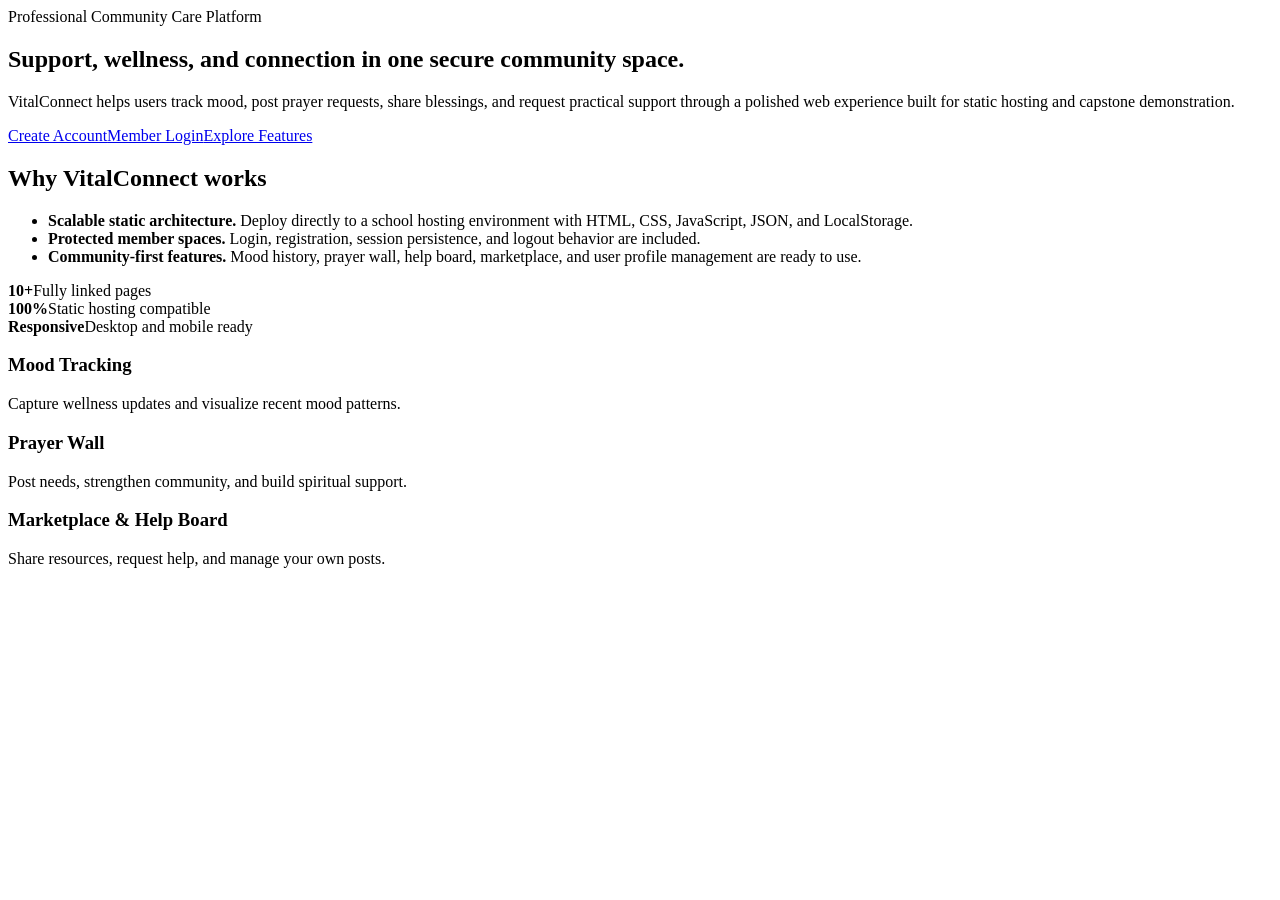
==== index.html @ e6a63879 "Add files via upload Signed-off-by: Tovi91-hub <152225775+Tovi91-hub@users.noreply.github.com>" ====
<!DOCTYPE html>
<html lang="en">
<head>
  <meta charset="UTF-8">
  <meta name="viewport" content="width=device-width, initial-scale=1.0">
  <title>Home | VitalConnect</title>
  <meta name="description" content="VitalConnect community wellness platform for Purdue Global IT499 capstone deployment.">
  <link rel="icon" href="assets/logo.svg" type="image/svg+xml">
  <link rel="stylesheet" href="css/style.css">
  
</head>
<body>
  <div id="app-header"></div>
  <main id="main-content"><section class="hero"><div class="container hero-grid"><div><span class="eyebrow">Professional Community Care Platform</span><h1>Support, wellness, and connection in one secure community space.</h1><p class="lead">VitalConnect helps users track mood, post prayer requests, share blessings, and request practical support through a polished web experience built for static hosting and capstone demonstration.</p><div class="badge-row"><a class="btn" href="register.html">Create Account</a><a class="btn-ghost" href="login.html">Member Login</a><a class="btn-secondary" href="about.html">Explore Features</a></div></div><div class="hero-card"><h2>Why VitalConnect works</h2><ul class="feature-list"><li><strong>Scalable static architecture.</strong> Deploy directly to a school hosting environment with HTML, CSS, JavaScript, JSON, and LocalStorage.</li><li><strong>Protected member spaces.</strong> Login, registration, session persistence, and logout behavior are included.</li><li><strong>Community-first features.</strong> Mood history, prayer wall, help board, marketplace, and user profile management are ready to use.</li></ul></div></div></section><section class="section"><div class="container grid grid-3"><div class="kpi"><strong>10+</strong><span>Fully linked pages</span></div><div class="kpi"><strong>100%</strong><span>Static hosting compatible</span></div><div class="kpi"><strong>Responsive</strong><span>Desktop and mobile ready</span></div></div></section><section class="section"><div class="container grid grid-3"><article class="card"><h3>Mood Tracking</h3><p class="mini">Capture wellness updates and visualize recent mood patterns.</p></article><article class="card"><h3>Prayer Wall</h3><p class="mini">Post needs, strengthen community, and build spiritual support.</p></article><article class="card"><h3>Marketplace & Help Board</h3><p class="mini">Share resources, request help, and manage your own posts.</p></article></div></section></main>
  <div id="app-footer"></div>
  <script src="js/app.js" defer></script>
  
</body>
</html>
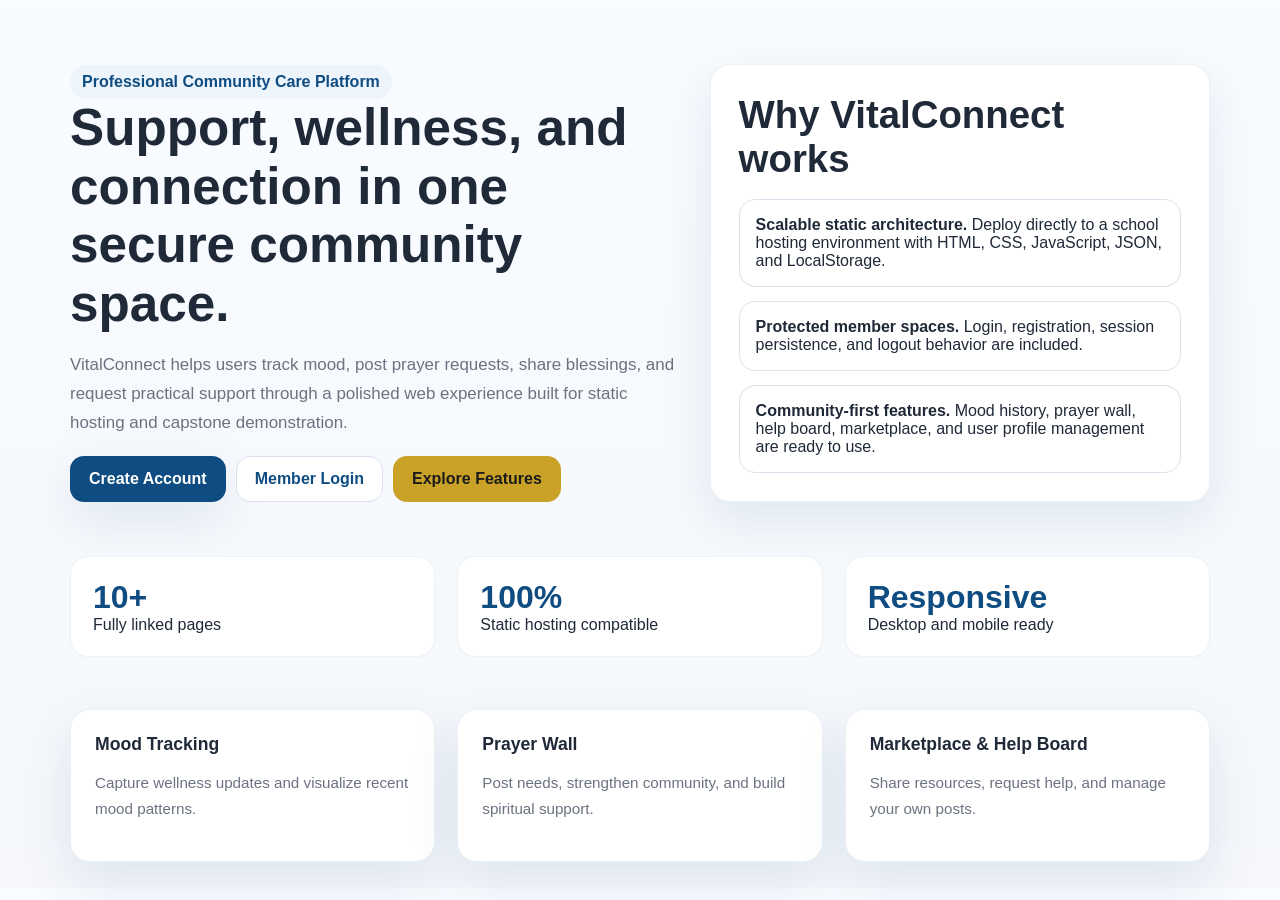
==== commit c6d4251d: "Update links for favicon and stylesheet Signed-off-by: Tovi91-hub <152225775+Tovi91-hub@users.norepl" ====
--- a/index.html
+++ b/index.html
@@ -5,8 +5,8 @@
   <meta name="viewport" content="width=device-width, initial-scale=1.0">
   <title>Home | VitalConnect</title>
   <meta name="description" content="VitalConnect community wellness platform for Purdue Global IT499 capstone deployment.">
-  <link rel="icon" href="assets/logo.svg" type="image/svg+xml">
-  <link rel="stylesheet" href="css/style.css">
+  <link rel="icon" href="logo.svg" type="svg+xml">
+  <link rel="stylesheet" href="style.css">
   
 </head>
 <body>
@@ -16,4 +16,4 @@
   <script src="js/app.js" defer></script>
   
 </body>
-</html>+</html>
--- a/style.css
+++ b/style.css
@@ -0,0 +1,44 @@
+
+:root{
+  --primary:#0f4c81;
+  --primary-dark:#0b365d;
+  --accent:#c9a227;
+  --ink:#1f2937;
+  --muted:#6b7280;
+  --bg:#f5f7fb;
+  --card:#ffffff;
+  --line:#d9e1ec;
+  --success:#0d8a5f;
+  --danger:#b42318;
+  --warning:#b07d00;
+  --shadow:0 18px 50px rgba(15,76,129,.10);
+  --radius:20px;
+}
+*{box-sizing:border-box}
+html{scroll-behavior:smooth}
+body{margin:0;font-family:Arial,Helvetica,sans-serif;color:var(--ink);background:linear-gradient(180deg,#f8fbff 0%, #f5f7fb 100%)}
+img{max-width:100%;display:block}
+a{color:var(--primary);text-decoration:none}a:hover{text-decoration:underline}
+button,input,select,textarea{font:inherit}
+.container{width:min(1140px,92%);margin:0 auto}
+.site-header{position:sticky;top:0;z-index:50;background:rgba(255,255,255,.94);backdrop-filter:blur(10px);border-bottom:1px solid rgba(15,76,129,.08)}
+.navbar{display:flex;align-items:center;justify-content:space-between;padding:14px 0;gap:18px}.brand{display:flex;align-items:center;gap:12px;font-weight:700;color:var(--ink)}.brand img{width:180px;height:auto}
+.nav-links{display:flex;gap:16px;align-items:center;flex-wrap:wrap}.nav-links a{padding:10px 14px;border-radius:12px;color:var(--ink);font-weight:600}.nav-links a.active,.nav-links a:hover{background:#edf4fb;text-decoration:none;color:var(--primary)}
+.nav-actions{display:flex;gap:10px;align-items:center}
+.btn,.btn-secondary,.btn-ghost,.btn-danger{display:inline-flex;align-items:center;justify-content:center;gap:8px;padding:12px 18px;border-radius:14px;border:1px solid transparent;font-weight:700;cursor:pointer;transition:.2s ease;min-height:46px}
+.btn{background:var(--primary);color:#fff;box-shadow:var(--shadow)}.btn:hover{background:var(--primary-dark);text-decoration:none}.btn-secondary{background:var(--accent);color:#1b1b1b}.btn-secondary:hover{background:#b38f1d;text-decoration:none}.btn-ghost{background:#fff;border-color:var(--line);color:var(--primary)}.btn-ghost:hover{text-decoration:none;background:#f8fbff}.btn-danger{background:#fff1f1;color:var(--danger);border-color:#f3c5c5}
+.hero{padding:64px 0 28px}.hero-grid{display:grid;grid-template-columns:1.1fr .9fr;gap:28px;align-items:center}.eyebrow{display:inline-block;padding:8px 12px;background:#edf4fb;color:var(--primary);font-weight:700;border-radius:999px}
+h1,h2,h3{line-height:1.15;margin:0 0 14px}h1{font-size:clamp(2rem,4vw,3.6rem)}h2{font-size:clamp(1.6rem,3vw,2.4rem)}h3{font-size:1.1rem}.lead{font-size:1.06rem;color:var(--muted);line-height:1.7;max-width:65ch}
+.hero-card,.card{background:var(--card);border:1px solid rgba(15,76,129,.08);border-radius:var(--radius);box-shadow:var(--shadow)}.hero-card{padding:28px}.card{padding:24px}
+.grid{display:grid;gap:22px}.grid-2{grid-template-columns:repeat(2,minmax(0,1fr))}.grid-3{grid-template-columns:repeat(3,minmax(0,1fr))}.section{padding:26px 0}
+.kpi{padding:22px;border-radius:18px;background:#fff;border:1px solid rgba(15,76,129,.08)}.kpi strong{display:block;font-size:2rem;color:var(--primary)}
+.feature-list{display:grid;gap:14px;padding:0;margin:18px 0 0;list-style:none}.feature-list li{padding:16px;border:1px solid var(--line);border-radius:16px;background:#fff}
+.form-card{max-width:700px;margin:24px auto;padding:28px}label{display:block;font-weight:700;margin-bottom:8px}
+input,select,textarea{width:100%;padding:13px 14px;border-radius:14px;border:1px solid #cdd8e6;background:#fff;color:var(--ink)}textarea{min-height:128px;resize:vertical}input:focus,select:focus,textarea:focus{outline:3px solid rgba(15,76,129,.12);border-color:var(--primary)}
+.form-row{display:grid;grid-template-columns:repeat(2,minmax(0,1fr));gap:16px}.form-group{margin-bottom:16px}.form-actions{display:flex;flex-wrap:wrap;gap:12px;margin-top:8px}
+.notice{padding:14px 16px;border-radius:14px;margin-bottom:16px;border:1px solid transparent}.notice.info{background:#eef6ff;border-color:#d6e8fb;color:#0b4b7a}.notice.success{background:#ecfdf3;border-color:#c7f0d8;color:#0d8a5f}.notice.warning{background:#fff8e8;border-color:#f7df9d;color:#8a6300}.notice.error{background:#fff0f0;border-color:#f7c8c8;color:#b42318}
+.collection{display:grid;gap:18px}.item-card{background:#fff;border:1px solid rgba(15,76,129,.10);border-radius:18px;padding:20px;box-shadow:var(--shadow)}.item-meta{display:flex;flex-wrap:wrap;gap:10px;color:var(--muted);font-size:.92rem;margin-bottom:12px}.tag{display:inline-block;padding:7px 11px;border-radius:999px;background:#edf4fb;color:var(--primary);font-weight:700;font-size:.85rem}.item-actions{display:flex;flex-wrap:wrap;gap:10px;margin-top:14px}
+.dashboard-shell{display:grid;grid-template-columns:280px 1fr;gap:22px;padding:28px 0}.sidebar{background:#fff;border:1px solid rgba(15,76,129,.08);border-radius:24px;padding:18px;box-shadow:var(--shadow);height:max-content}.sidebar a{display:flex;padding:12px 14px;border-radius:14px;color:var(--ink);font-weight:700;margin-bottom:8px}.sidebar a:hover,.sidebar a.active{background:#edf4fb;color:var(--primary);text-decoration:none}
+.chart{display:grid;gap:8px;margin-top:18px}.bar-wrap{display:grid;grid-template-columns:100px 1fr 40px;gap:10px;align-items:center}.bar{height:14px;background:#e6edf5;border-radius:999px;overflow:hidden}.bar span{display:block;height:100%;background:linear-gradient(90deg,var(--primary),var(--accent));border-radius:999px}
+.site-footer{padding:36px 0;margin-top:34px;border-top:1px solid rgba(15,76,129,.08);background:#fff}.footer-grid{display:grid;grid-template-columns:1.3fr .7fr .7fr;gap:24px}.mini{font-size:.95rem;color:var(--muted);line-height:1.7}.center{text-align:center}.badge-row{display:flex;flex-wrap:wrap;gap:10px;margin-top:18px}.page-header{padding:38px 0 10px}.empty-state{padding:22px;text-align:center;border:1px dashed #b5c9df;border-radius:18px;background:#f9fbff;color:var(--muted)}.skip-link{position:absolute;left:-999px}.skip-link:focus{left:8px;top:8px;background:#000;color:#fff;padding:10px;border-radius:8px;z-index:99}
+@media (max-width: 940px){.hero-grid,.dashboard-shell,.footer-grid,.grid-3,.grid-2,.form-row{grid-template-columns:1fr}.nav-links{display:none}.brand img{width:156px}}
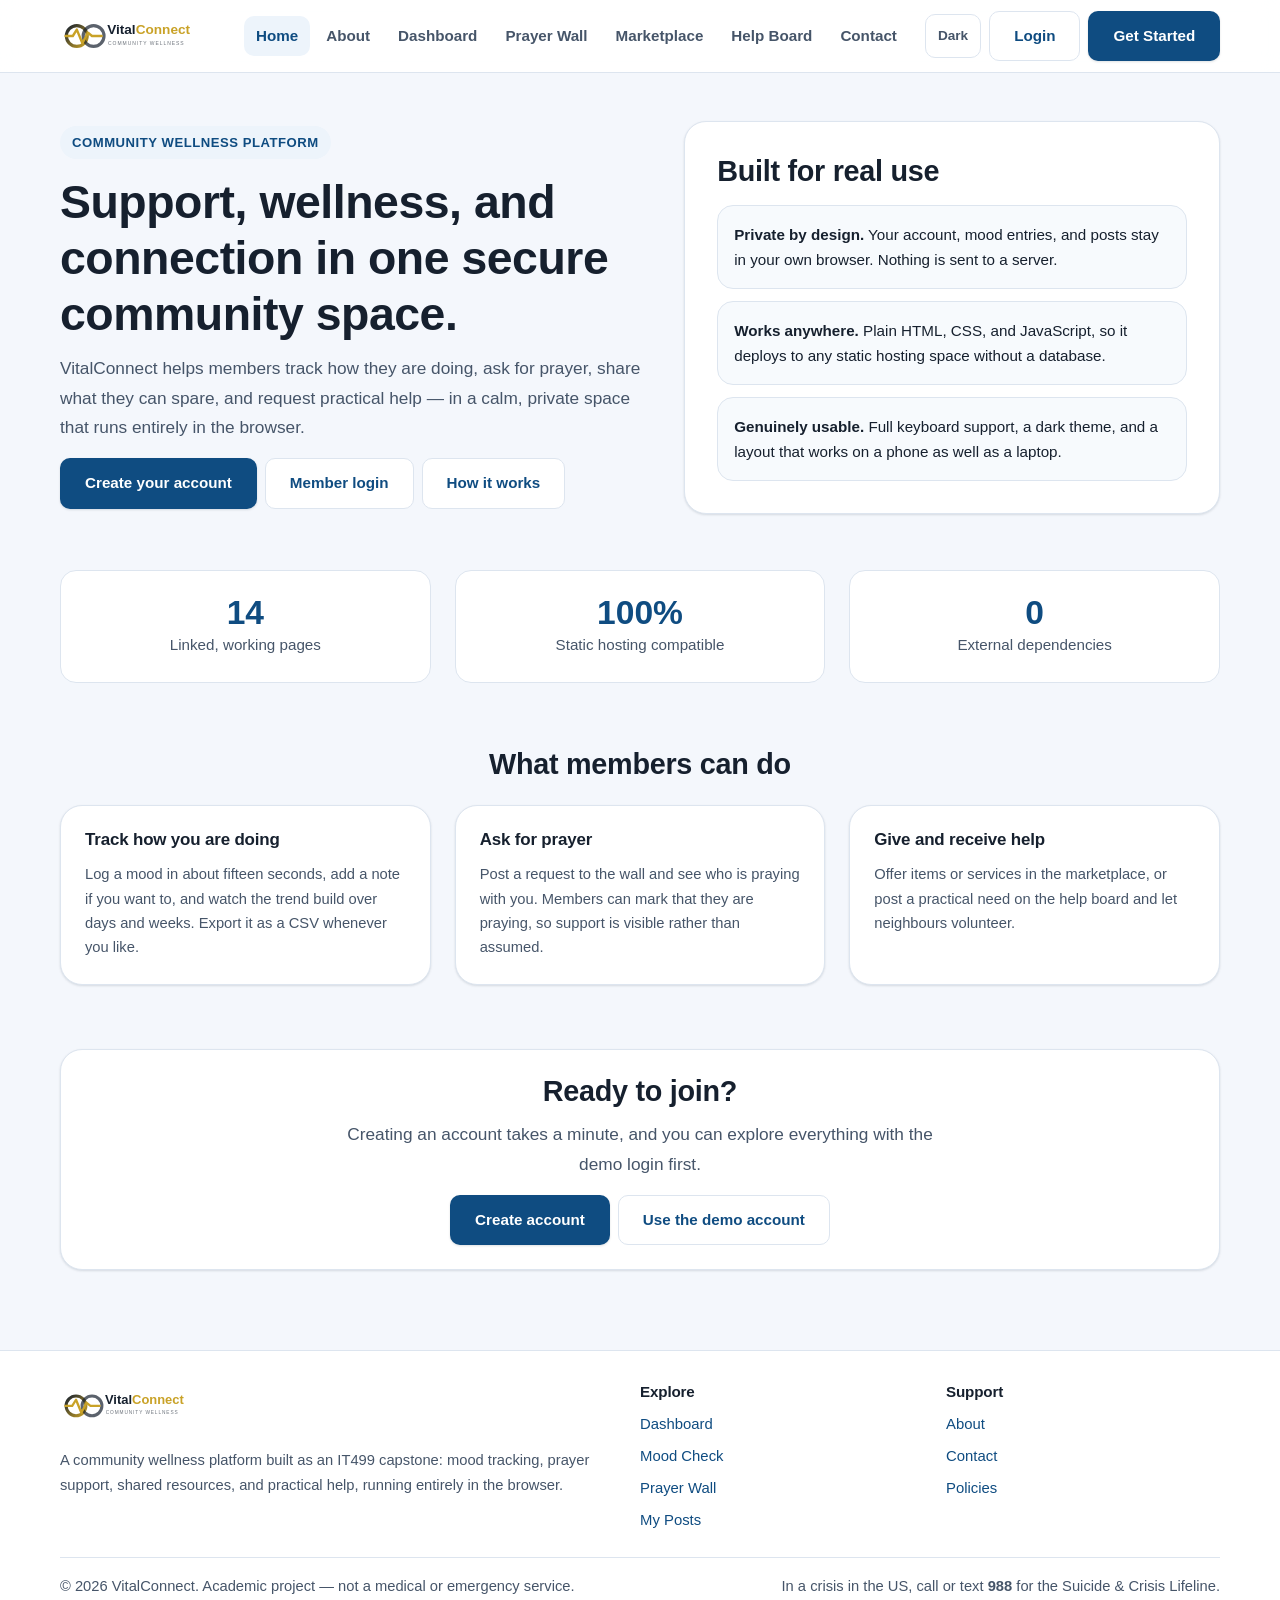
==== commit 29884ac0: "Overhaul VitalConnect: fix security and layout bugs, add editing, tests Fixes bugs in the existing s" ====
--- a/index.html
+++ b/index.html
@@ -4,16 +4,120 @@
   <meta charset="UTF-8">
   <meta name="viewport" content="width=device-width, initial-scale=1.0">
   <title>Home | VitalConnect</title>
-  <meta name="description" content="VitalConnect community wellness platform for Purdue Global IT499 capstone deployment.">
-  <link rel="icon" href="logo.svg" type="svg+xml">
+  <meta name="description" content="VitalConnect is a community wellness platform for mood tracking, prayer support, shared resources, and practical help, built as a Purdue Global IT499 capstone.">
+  <meta name="theme-color" content="#0f4c81">
+  <meta property="og:title" content="Home | VitalConnect">
+  <meta property="og:description" content="VitalConnect is a community wellness platform for mood tracking, prayer support, shared resources, and practical help, built as a Purdue Global IT499 capstone.">
+  <meta property="og:type" content="website">
+  <link rel="icon" href="logo.svg" type="image/svg+xml">
   <link rel="stylesheet" href="style.css">
-  
+  <script>
+    /* Applies the saved theme before the first paint, so the page never
+       flashes the light palette on its way to dark. */
+    (function () {
+      try {
+        var stored = localStorage.getItem('vc_theme');
+        var dark = window.matchMedia && window.matchMedia('(prefers-color-scheme: dark)').matches;
+        document.documentElement.setAttribute(
+          'data-theme',
+          stored === 'dark' || stored === 'light' ? stored : (dark ? 'dark' : 'light')
+        );
+      } catch (error) { /* Storage blocked; the light default applies. */ }
+    })();
+  </script>
 </head>
 <body>
   <div id="app-header"></div>
-  <main id="main-content"><section class="hero"><div class="container hero-grid"><div><span class="eyebrow">Professional Community Care Platform</span><h1>Support, wellness, and connection in one secure community space.</h1><p class="lead">VitalConnect helps users track mood, post prayer requests, share blessings, and request practical support through a polished web experience built for static hosting and capstone demonstration.</p><div class="badge-row"><a class="btn" href="register.html">Create Account</a><a class="btn-ghost" href="login.html">Member Login</a><a class="btn-secondary" href="about.html">Explore Features</a></div></div><div class="hero-card"><h2>Why VitalConnect works</h2><ul class="feature-list"><li><strong>Scalable static architecture.</strong> Deploy directly to a school hosting environment with HTML, CSS, JavaScript, JSON, and LocalStorage.</li><li><strong>Protected member spaces.</strong> Login, registration, session persistence, and logout behavior are included.</li><li><strong>Community-first features.</strong> Mood history, prayer wall, help board, marketplace, and user profile management are ready to use.</li></ul></div></div></section><section class="section"><div class="container grid grid-3"><div class="kpi"><strong>10+</strong><span>Fully linked pages</span></div><div class="kpi"><strong>100%</strong><span>Static hosting compatible</span></div><div class="kpi"><strong>Responsive</strong><span>Desktop and mobile ready</span></div></div></section><section class="section"><div class="container grid grid-3"><article class="card"><h3>Mood Tracking</h3><p class="mini">Capture wellness updates and visualize recent mood patterns.</p></article><article class="card"><h3>Prayer Wall</h3><p class="mini">Post needs, strengthen community, and build spiritual support.</p></article><article class="card"><h3>Marketplace & Help Board</h3><p class="mini">Share resources, request help, and manage your own posts.</p></article></div></section></main>
+  <main id="main-content">
+    <noscript>
+      <div class="container" style="padding:24px 0">
+        <div class="notice warning">
+          VitalConnect stores your account and posts in your own browser, so it needs
+          JavaScript enabled. Please turn it on and reload this page.
+        </div>
+      </div>
+    </noscript>
+
+    <section class="hero">
+      <div class="container hero-grid">
+        <div>
+          <span class="eyebrow">Community wellness platform</span>
+          <h1>Support, wellness, and connection in one secure community space.</h1>
+          <p class="lead">
+            VitalConnect helps members track how they are doing, ask for prayer, share
+            what they can spare, and request practical help — in a calm, private space
+            that runs entirely in the browser.
+          </p>
+          <div class="badge-row">
+            <a class="btn" href="register.html">Create your account</a>
+            <a class="btn-ghost" href="login.html">Member login</a>
+            <a class="btn-ghost" href="about.html">How it works</a>
+          </div>
+        </div>
+        <div class="hero-card">
+          <h2>Built for real use</h2>
+          <ul class="feature-list">
+            <li><strong>Private by design.</strong> Your account, mood entries, and posts stay in your own browser. Nothing is sent to a server.</li>
+            <li><strong>Works anywhere.</strong> Plain HTML, CSS, and JavaScript, so it deploys to any static hosting space without a database.</li>
+            <li><strong>Genuinely usable.</strong> Full keyboard support, a dark theme, and a layout that works on a phone as well as a laptop.</li>
+          </ul>
+        </div>
+      </div>
+    </section>
+
+    <section class="section">
+      <div class="container grid grid-3">
+        <div class="kpi"><strong>14</strong><span>Linked, working pages</span></div>
+        <div class="kpi"><strong>100%</strong><span>Static hosting compatible</span></div>
+        <div class="kpi"><strong>0</strong><span>External dependencies</span></div>
+      </div>
+    </section>
+
+    <section class="section">
+      <div class="container">
+        <h2 class="center">What members can do</h2>
+        <div class="grid grid-3" style="margin-top:24px">
+          <article class="card">
+            <h3>Track how you are doing</h3>
+            <p class="mini">
+              Log a mood in about fifteen seconds, add a note if you want to, and watch
+              the trend build over days and weeks. Export it as a CSV whenever you like.
+            </p>
+          </article>
+          <article class="card">
+            <h3>Ask for prayer</h3>
+            <p class="mini">
+              Post a request to the wall and see who is praying with you. Members can
+              mark that they are praying, so support is visible rather than assumed.
+            </p>
+          </article>
+          <article class="card">
+            <h3>Give and receive help</h3>
+            <p class="mini">
+              Offer items or services in the marketplace, or post a practical need on
+              the help board and let neighbours volunteer.
+            </p>
+          </article>
+        </div>
+      </div>
+    </section>
+
+    <section class="section">
+      <div class="container card center">
+        <h2>Ready to join?</h2>
+        <p class="lead" style="margin-inline:auto">
+          Creating an account takes a minute, and you can explore everything with the
+          demo login first.
+        </p>
+        <div class="badge-row" style="justify-content:center">
+          <a class="btn" href="register.html">Create account</a>
+          <a class="btn-ghost" href="login.html">Use the demo account</a>
+        </div>
+      </div>
+    </section>
+  </main>
   <div id="app-footer"></div>
-  <script src="js/app.js" defer></script>
-  
+  <script src="core.js" defer></script>
+  <script src="app.js" defer></script>
 </body>
 </html>
--- a/style.css
+++ b/style.css
@@ -1,44 +1,1069 @@
-
-:root{
-  --primary:#0f4c81;
-  --primary-dark:#0b365d;
-  --accent:#c9a227;
-  --ink:#1f2937;
-  --muted:#6b7280;
-  --bg:#f5f7fb;
-  --card:#ffffff;
-  --line:#d9e1ec;
-  --success:#0d8a5f;
-  --danger:#b42318;
-  --warning:#b07d00;
-  --shadow:0 18px 50px rgba(15,76,129,.10);
-  --radius:20px;
-}
-*{box-sizing:border-box}
-html{scroll-behavior:smooth}
-body{margin:0;font-family:Arial,Helvetica,sans-serif;color:var(--ink);background:linear-gradient(180deg,#f8fbff 0%, #f5f7fb 100%)}
-img{max-width:100%;display:block}
-a{color:var(--primary);text-decoration:none}a:hover{text-decoration:underline}
-button,input,select,textarea{font:inherit}
-.container{width:min(1140px,92%);margin:0 auto}
-.site-header{position:sticky;top:0;z-index:50;background:rgba(255,255,255,.94);backdrop-filter:blur(10px);border-bottom:1px solid rgba(15,76,129,.08)}
-.navbar{display:flex;align-items:center;justify-content:space-between;padding:14px 0;gap:18px}.brand{display:flex;align-items:center;gap:12px;font-weight:700;color:var(--ink)}.brand img{width:180px;height:auto}
-.nav-links{display:flex;gap:16px;align-items:center;flex-wrap:wrap}.nav-links a{padding:10px 14px;border-radius:12px;color:var(--ink);font-weight:600}.nav-links a.active,.nav-links a:hover{background:#edf4fb;text-decoration:none;color:var(--primary)}
-.nav-actions{display:flex;gap:10px;align-items:center}
-.btn,.btn-secondary,.btn-ghost,.btn-danger{display:inline-flex;align-items:center;justify-content:center;gap:8px;padding:12px 18px;border-radius:14px;border:1px solid transparent;font-weight:700;cursor:pointer;transition:.2s ease;min-height:46px}
-.btn{background:var(--primary);color:#fff;box-shadow:var(--shadow)}.btn:hover{background:var(--primary-dark);text-decoration:none}.btn-secondary{background:var(--accent);color:#1b1b1b}.btn-secondary:hover{background:#b38f1d;text-decoration:none}.btn-ghost{background:#fff;border-color:var(--line);color:var(--primary)}.btn-ghost:hover{text-decoration:none;background:#f8fbff}.btn-danger{background:#fff1f1;color:var(--danger);border-color:#f3c5c5}
-.hero{padding:64px 0 28px}.hero-grid{display:grid;grid-template-columns:1.1fr .9fr;gap:28px;align-items:center}.eyebrow{display:inline-block;padding:8px 12px;background:#edf4fb;color:var(--primary);font-weight:700;border-radius:999px}
-h1,h2,h3{line-height:1.15;margin:0 0 14px}h1{font-size:clamp(2rem,4vw,3.6rem)}h2{font-size:clamp(1.6rem,3vw,2.4rem)}h3{font-size:1.1rem}.lead{font-size:1.06rem;color:var(--muted);line-height:1.7;max-width:65ch}
-.hero-card,.card{background:var(--card);border:1px solid rgba(15,76,129,.08);border-radius:var(--radius);box-shadow:var(--shadow)}.hero-card{padding:28px}.card{padding:24px}
-.grid{display:grid;gap:22px}.grid-2{grid-template-columns:repeat(2,minmax(0,1fr))}.grid-3{grid-template-columns:repeat(3,minmax(0,1fr))}.section{padding:26px 0}
-.kpi{padding:22px;border-radius:18px;background:#fff;border:1px solid rgba(15,76,129,.08)}.kpi strong{display:block;font-size:2rem;color:var(--primary)}
-.feature-list{display:grid;gap:14px;padding:0;margin:18px 0 0;list-style:none}.feature-list li{padding:16px;border:1px solid var(--line);border-radius:16px;background:#fff}
-.form-card{max-width:700px;margin:24px auto;padding:28px}label{display:block;font-weight:700;margin-bottom:8px}
-input,select,textarea{width:100%;padding:13px 14px;border-radius:14px;border:1px solid #cdd8e6;background:#fff;color:var(--ink)}textarea{min-height:128px;resize:vertical}input:focus,select:focus,textarea:focus{outline:3px solid rgba(15,76,129,.12);border-color:var(--primary)}
-.form-row{display:grid;grid-template-columns:repeat(2,minmax(0,1fr));gap:16px}.form-group{margin-bottom:16px}.form-actions{display:flex;flex-wrap:wrap;gap:12px;margin-top:8px}
-.notice{padding:14px 16px;border-radius:14px;margin-bottom:16px;border:1px solid transparent}.notice.info{background:#eef6ff;border-color:#d6e8fb;color:#0b4b7a}.notice.success{background:#ecfdf3;border-color:#c7f0d8;color:#0d8a5f}.notice.warning{background:#fff8e8;border-color:#f7df9d;color:#8a6300}.notice.error{background:#fff0f0;border-color:#f7c8c8;color:#b42318}
-.collection{display:grid;gap:18px}.item-card{background:#fff;border:1px solid rgba(15,76,129,.10);border-radius:18px;padding:20px;box-shadow:var(--shadow)}.item-meta{display:flex;flex-wrap:wrap;gap:10px;color:var(--muted);font-size:.92rem;margin-bottom:12px}.tag{display:inline-block;padding:7px 11px;border-radius:999px;background:#edf4fb;color:var(--primary);font-weight:700;font-size:.85rem}.item-actions{display:flex;flex-wrap:wrap;gap:10px;margin-top:14px}
-.dashboard-shell{display:grid;grid-template-columns:280px 1fr;gap:22px;padding:28px 0}.sidebar{background:#fff;border:1px solid rgba(15,76,129,.08);border-radius:24px;padding:18px;box-shadow:var(--shadow);height:max-content}.sidebar a{display:flex;padding:12px 14px;border-radius:14px;color:var(--ink);font-weight:700;margin-bottom:8px}.sidebar a:hover,.sidebar a.active{background:#edf4fb;color:var(--primary);text-decoration:none}
-.chart{display:grid;gap:8px;margin-top:18px}.bar-wrap{display:grid;grid-template-columns:100px 1fr 40px;gap:10px;align-items:center}.bar{height:14px;background:#e6edf5;border-radius:999px;overflow:hidden}.bar span{display:block;height:100%;background:linear-gradient(90deg,var(--primary),var(--accent));border-radius:999px}
-.site-footer{padding:36px 0;margin-top:34px;border-top:1px solid rgba(15,76,129,.08);background:#fff}.footer-grid{display:grid;grid-template-columns:1.3fr .7fr .7fr;gap:24px}.mini{font-size:.95rem;color:var(--muted);line-height:1.7}.center{text-align:center}.badge-row{display:flex;flex-wrap:wrap;gap:10px;margin-top:18px}.page-header{padding:38px 0 10px}.empty-state{padding:22px;text-align:center;border:1px dashed #b5c9df;border-radius:18px;background:#f9fbff;color:var(--muted)}.skip-link{position:absolute;left:-999px}.skip-link:focus{left:8px;top:8px;background:#000;color:#fff;padding:10px;border-radius:8px;z-index:99}
-@media (max-width: 940px){.hero-grid,.dashboard-shell,.footer-grid,.grid-3,.grid-2,.form-row{grid-template-columns:1fr}.nav-links{display:none}.brand img{width:156px}}
+/*!
+ * VitalConnect — style.css
+ * A single design system for every page: tokens, layout, components,
+ * and responsive behaviour, in light and dark themes.
+ *
+ * Colour tints are declared as explicit tokens rather than derived with
+ * color-mix(), so the palette resolves identically on the older browsers a
+ * school lab or grading machine may still be running.
+ */
+
+/* ==================================================================== *
+ * 1. Tokens
+ * ==================================================================== */
+
+:root {
+  color-scheme: light;
+
+  --brand: #0f4c81;
+  --brand-strong: #0b365d;
+  --brand-soft: #edf4fb;
+  --accent: #c9a227;
+  --accent-strong: #8a6f14;
+  --accent-soft: #fbf3dc;
+
+  --ink: #16202e;
+  --ink-soft: #465569;
+  --muted: #66748a;
+
+  --bg: #f4f7fc;
+  --bg-raised: #ffffff;
+  --bg-header: rgba(255, 255, 255, .92);
+  --surface: #ffffff;
+  --surface-soft: #f7fafd;
+  --line: #dde5ef;
+  --line-strong: #c2d0e2;
+
+  --success: #0d7a53;
+  --success-bg: #e9f9f1;
+  --success-line: #a9e2c8;
+  --danger: #b42318;
+  --danger-bg: #fdf0ef;
+  --danger-line: #f0bfba;
+  --danger-hover: #f9dedb;
+  --warning: #8a6300;
+  --warning-bg: #fff8e6;
+  --warning-line: #f0d79a;
+  --info: #0b4b7a;
+  --info-bg: #eef6ff;
+  --info-line: #bcd9f2;
+
+  --tone-positive: #0d7a53;
+  --tone-positive-bg: #e6f6ef;
+  --tone-neutral: #40607f;
+  --tone-neutral-bg: #eaf0f7;
+  --tone-caution: #8a5c07;
+  --tone-caution-bg: #fdf2dd;
+  --tone-alert: #b42318;
+  --tone-alert-bg: #fdeceb;
+
+  --shadow-sm: 0 1px 2px rgba(16, 32, 51, .06), 0 1px 3px rgba(16, 32, 51, .08);
+  --shadow-md: 0 4px 12px rgba(16, 32, 51, .07), 0 12px 28px rgba(16, 32, 51, .06);
+  --shadow-lg: 0 18px 50px rgba(15, 76, 129, .16);
+
+  --radius-sm: 10px;
+  --radius: 16px;
+  --radius-lg: 22px;
+  --radius-pill: 999px;
+
+  --space-1: 4px;
+  --space-2: 8px;
+  --space-3: 12px;
+  --space-4: 16px;
+  --space-5: 24px;
+  --space-6: 32px;
+  --space-7: 48px;
+
+  --font: -apple-system, BlinkMacSystemFont, "Segoe UI", Roboto, "Helvetica Neue", Arial, sans-serif;
+  --focus-ring: 0 0 0 3px rgba(15, 76, 129, .38);
+  --header-height: 72px;
+  --on-brand: #ffffff;
+}
+
+/* Dark theme is opt-in via data-theme, which a tiny inline script in every
+   page head sets before first paint so the palette never flashes. */
+:root[data-theme="dark"] {
+  color-scheme: dark;
+
+  --brand: #6aa9e0;
+  --brand-strong: #8dc0ec;
+  --brand-soft: #17293d;
+  --accent: #e2bd48;
+  --accent-strong: #f0d071;
+  --accent-soft: #2c2513;
+
+  --ink: #e8eef6;
+  --ink-soft: #b3c0d1;
+  --muted: #92a1b6;
+
+  --bg: #0b1220;
+  --bg-raised: #131c2b;
+  --bg-header: rgba(19, 28, 43, .92);
+  --surface: #131c2b;
+  --surface-soft: #1a2536;
+  --line: #27364c;
+  --line-strong: #3a4d69;
+
+  --success: #4ade9f;
+  --success-bg: #10281f;
+  --success-line: #1f5540;
+  --danger: #fca5a0;
+  --danger-bg: #2c1614;
+  --danger-line: #5d2a26;
+  --danger-hover: #3a1c19;
+  --warning: #f0c66a;
+  --warning-bg: #2a2110;
+  --warning-line: #574524;
+  --info: #93c5fd;
+  --info-bg: #14263c;
+  --info-line: #2f4f70;
+
+  --tone-positive: #4ade9f;
+  --tone-positive-bg: #12291f;
+  --tone-neutral: #93b4d8;
+  --tone-neutral-bg: #1a2738;
+  --tone-caution: #f0c66a;
+  --tone-caution-bg: #2b2211;
+  --tone-alert: #fca5a0;
+  --tone-alert-bg: #2d1715;
+
+  --shadow-sm: 0 1px 2px rgba(0, 0, 0, .4);
+  --shadow-md: 0 6px 18px rgba(0, 0, 0, .45);
+  --shadow-lg: 0 18px 50px rgba(0, 0, 0, .55);
+
+  --focus-ring: 0 0 0 3px rgba(106, 169, 224, .48);
+  --on-brand: #07121f;
+}
+
+/* ==================================================================== *
+ * 2. Base
+ * ==================================================================== */
+
+*, *::before, *::after { box-sizing: border-box; }
+
+html {
+  scroll-behavior: smooth;
+  -webkit-text-size-adjust: 100%;
+}
+
+body {
+  margin: 0;
+  font-family: var(--font);
+  font-size: 16px;
+  line-height: 1.6;
+  color: var(--ink);
+  background: var(--bg);
+  -webkit-font-smoothing: antialiased;
+  min-height: 100vh;
+  display: flex;
+  flex-direction: column;
+}
+
+body > main { flex: 1 0 auto; }
+body.nav-open { overflow: hidden; }
+
+img { max-width: 100%; display: block; }
+svg { max-width: 100%; }
+
+a { color: var(--brand); text-decoration: none; }
+a:hover { text-decoration: underline; }
+
+button, input, select, textarea { font: inherit; color: inherit; }
+
+h1, h2, h3 { line-height: 1.2; margin: 0 0 var(--space-3); font-weight: 700; letter-spacing: -.01em; }
+h1 { font-size: clamp(1.75rem, 1.2rem + 2.2vw, 2.9rem); }
+h2 { font-size: clamp(1.3rem, 1.1rem + 1vw, 1.8rem); }
+h3 { font-size: 1.06rem; }
+
+p { margin: 0 0 var(--space-3); }
+p:last-child { margin-bottom: 0; }
+
+.lead { font-size: 1.08rem; color: var(--ink-soft); line-height: 1.7; max-width: 62ch; }
+.mini { font-size: .92rem; color: var(--ink-soft); line-height: 1.65; }
+.muted { color: var(--muted); }
+.center { text-align: center; }
+
+/* Every interactive element gets the same visible focus treatment. The old
+   stylesheet styled :focus on inputs only, leaving keyboard users to guess
+   where they were on buttons and links. */
+:focus-visible {
+  outline: none;
+  box-shadow: var(--focus-ring);
+  border-radius: var(--radius-sm);
+}
+
+.visually-hidden {
+  position: absolute;
+  width: 1px; height: 1px;
+  margin: -1px; padding: 0;
+  overflow: hidden;
+  clip: rect(0 0 0 0);
+  clip-path: inset(50%);
+  white-space: nowrap;
+  border: 0;
+}
+
+.skip-link { position: absolute; left: -9999px; z-index: 200; }
+.skip-link:focus {
+  left: var(--space-3);
+  top: var(--space-3);
+  padding: var(--space-3) var(--space-4);
+  background: var(--brand);
+  color: var(--on-brand);
+  border-radius: var(--radius-sm);
+}
+
+/* ==================================================================== *
+ * 3. Layout
+ * ==================================================================== */
+
+.container { width: min(1160px, 92%); margin-inline: auto; }
+.section { padding: var(--space-6) 0; }
+.page-header { padding: var(--space-7) 0 var(--space-4); }
+
+.stack { display: grid; gap: var(--space-5); align-content: start; }
+
+.grid { display: grid; gap: var(--space-5); }
+.grid-2 { grid-template-columns: repeat(2, minmax(0, 1fr)); }
+.grid-3 { grid-template-columns: repeat(3, minmax(0, 1fr)); }
+.grid-4 { grid-template-columns: repeat(4, minmax(0, 1fr)); }
+
+.section-head {
+  display: flex;
+  flex-wrap: wrap;
+  gap: var(--space-4);
+  align-items: flex-start;
+  justify-content: space-between;
+  margin-bottom: var(--space-4);
+}
+.section-head .form-actions { margin-top: 0; }
+
+/* ==================================================================== *
+ * 4. Header and navigation
+ * ==================================================================== */
+
+.site-header {
+  position: sticky;
+  top: 0;
+  z-index: 50;
+  background: var(--bg-header);
+  backdrop-filter: blur(12px);
+  border-bottom: 1px solid var(--line);
+}
+
+.navbar {
+  display: flex;
+  align-items: center;
+  justify-content: space-between;
+  gap: var(--space-4);
+  min-height: var(--header-height);
+}
+
+.brand { display: flex; align-items: center; color: var(--ink); flex-shrink: 0; }
+.brand:hover { text-decoration: none; }
+.brand .logo { width: 168px; height: auto; }
+
+.nav-links { display: flex; gap: var(--space-1); align-items: center; }
+.nav-links a {
+  padding: var(--space-2) var(--space-3);
+  border-radius: var(--radius-sm);
+  color: var(--ink-soft);
+  font-weight: 600;
+  font-size: .95rem;
+  white-space: nowrap;
+  transition: background .16s ease, color .16s ease;
+}
+.nav-links a:hover { background: var(--brand-soft); color: var(--brand); text-decoration: none; }
+.nav-links a.active { background: var(--brand-soft); color: var(--brand); }
+
+.nav-actions { display: flex; gap: var(--space-2); align-items: center; }
+.nav-auth { display: flex; gap: var(--space-2); align-items: center; }
+
+.user-chip {
+  display: inline-flex;
+  align-items: center;
+  gap: var(--space-2);
+  padding: var(--space-1) var(--space-3) var(--space-1) var(--space-1);
+  border: 1px solid var(--line);
+  border-radius: var(--radius-pill);
+  color: var(--ink);
+  font-weight: 600;
+  font-size: .92rem;
+}
+.user-chip:hover { background: var(--surface-soft); text-decoration: none; }
+.user-chip-name { max-width: 12ch; overflow: hidden; text-overflow: ellipsis; white-space: nowrap; }
+
+.avatar {
+  display: grid;
+  place-items: center;
+  width: 32px; height: 32px;
+  border-radius: 50%;
+  background: linear-gradient(135deg, #0f4c81, #c9a227);
+  color: #fff;
+  font-weight: 700;
+  font-size: .8rem;
+  flex-shrink: 0;
+}
+.avatar-lg { width: 64px; height: 64px; font-size: 1.3rem; }
+
+.icon-btn {
+  display: inline-grid;
+  place-items: center;
+  min-width: 44px;
+  min-height: 44px;
+  padding: 0 var(--space-3);
+  border: 1px solid var(--line);
+  border-radius: var(--radius-sm);
+  background: var(--surface);
+  color: var(--ink-soft);
+  font-size: .85rem;
+  font-weight: 600;
+  cursor: pointer;
+  transition: background .16s ease, border-color .16s ease;
+}
+.icon-btn:hover { background: var(--surface-soft); border-color: var(--line-strong); }
+
+.nav-toggle { display: none; }
+.nav-toggle-bars { display: grid; gap: 5px; width: 20px; }
+.nav-toggle-bars span {
+  display: block;
+  height: 2px;
+  background: currentColor;
+  border-radius: 2px;
+  transition: transform .2s ease, opacity .2s ease;
+}
+.nav-toggle.is-open .nav-toggle-bars span:nth-child(1) { transform: translateY(7px) rotate(45deg); }
+.nav-toggle.is-open .nav-toggle-bars span:nth-child(2) { opacity: 0; }
+.nav-toggle.is-open .nav-toggle-bars span:nth-child(3) { transform: translateY(-7px) rotate(-45deg); }
+
+/* The drawer that replaces the desktop bar below 940px. The previous
+   stylesheet simply hid .nav-links at that width, leaving phone users with
+   no navigation at all. */
+.mobile-nav {
+  display: none;
+  border-top: 1px solid var(--line);
+  background: var(--bg-raised);
+  padding: var(--space-3) 0 var(--space-5);
+  max-height: calc(100vh - var(--header-height));
+  overflow-y: auto;
+}
+.mobile-nav .container { display: grid; gap: var(--space-1); }
+.mobile-nav a {
+  padding: var(--space-3);
+  border-radius: var(--radius-sm);
+  color: var(--ink);
+  font-weight: 600;
+}
+.mobile-nav a.active,
+.mobile-nav a:hover { background: var(--brand-soft); color: var(--brand); text-decoration: none; }
+.mobile-nav-auth {
+  display: flex;
+  flex-wrap: wrap;
+  gap: var(--space-2);
+  margin-top: var(--space-3);
+  padding-top: var(--space-4);
+  border-top: 1px solid var(--line);
+}
+.mobile-nav-auth .btn,
+.mobile-nav-auth .btn-ghost,
+.mobile-nav-auth .user-chip { flex: 1 1 auto; justify-content: center; }
+
+/* ==================================================================== *
+ * 5. Buttons
+ * ==================================================================== */
+
+.btn, .btn-secondary, .btn-ghost, .btn-danger, .btn-support {
+  display: inline-flex;
+  align-items: center;
+  justify-content: center;
+  gap: var(--space-2);
+  padding: var(--space-3) var(--space-5);
+  min-height: 44px; /* Comfortable touch target. */
+  border: 1px solid transparent;
+  border-radius: var(--radius-sm);
+  font-weight: 600;
+  font-size: .95rem;
+  text-align: center;
+  white-space: nowrap;
+  cursor: pointer;
+  transition: background .16s ease, border-color .16s ease, transform .1s ease;
+}
+.btn:hover, .btn-secondary:hover, .btn-ghost:hover,
+.btn-danger:hover, .btn-support:hover { text-decoration: none; }
+.btn:active, .btn-secondary:active, .btn-ghost:active, .btn-danger:active { transform: translateY(1px); }
+
+.btn { background: var(--brand); color: var(--on-brand); box-shadow: var(--shadow-sm); }
+.btn:hover { background: var(--brand-strong); }
+
+.btn-secondary { background: var(--accent); color: #21180a; }
+.btn-secondary:hover { background: #b38f1d; }
+
+.btn-ghost { background: var(--surface); border-color: var(--line); color: var(--brand); }
+.btn-ghost:hover { background: var(--brand-soft); border-color: var(--line-strong); }
+
+.btn-danger { background: var(--danger-bg); color: var(--danger); border-color: var(--danger-line); }
+.btn-danger:hover { background: var(--danger-hover); }
+
+.btn-support { background: var(--surface); border-color: var(--line); color: var(--ink-soft); }
+.btn-support:hover { border-color: var(--brand); color: var(--brand); }
+.btn-support.is-active { background: var(--brand-soft); border-color: var(--brand); color: var(--brand); }
+.btn-support .count {
+  display: inline-grid;
+  place-items: center;
+  min-width: 22px;
+  padding: 0 6px;
+  border-radius: var(--radius-pill);
+  background: var(--brand);
+  color: var(--on-brand);
+  font-size: .78rem;
+}
+
+button[disabled] { opacity: .6; cursor: not-allowed; }
+
+.badge-row { display: flex; flex-wrap: wrap; gap: var(--space-2); margin-top: var(--space-4); }
+
+/* ==================================================================== *
+ * 6. Surfaces
+ * ==================================================================== */
+
+.card, .hero-card {
+  background: var(--surface);
+  border: 1px solid var(--line);
+  border-radius: var(--radius-lg);
+  box-shadow: var(--shadow-sm);
+  padding: var(--space-5);
+}
+.hero-card { padding: var(--space-6); }
+
+.hero { padding: var(--space-7) 0 var(--space-5); }
+.hero-grid {
+  display: grid;
+  grid-template-columns: 1.05fr .95fr;
+  gap: var(--space-6);
+  align-items: center;
+}
+
+.eyebrow {
+  display: inline-block;
+  padding: 6px var(--space-3);
+  background: var(--brand-soft);
+  color: var(--brand);
+  font-weight: 700;
+  font-size: .82rem;
+  letter-spacing: .04em;
+  text-transform: uppercase;
+  border-radius: var(--radius-pill);
+  margin-bottom: var(--space-4);
+}
+
+.kpi {
+  padding: var(--space-5);
+  border-radius: var(--radius);
+  background: var(--surface);
+  border: 1px solid var(--line);
+  text-align: center;
+}
+.kpi strong { display: block; font-size: 2.1rem; color: var(--brand); line-height: 1.1; }
+.kpi span { color: var(--ink-soft); font-size: .95rem; }
+
+.feature-list { display: grid; gap: var(--space-3); padding: 0; margin: var(--space-4) 0 0; list-style: none; }
+.feature-list li {
+  padding: var(--space-4);
+  border: 1px solid var(--line);
+  border-radius: var(--radius);
+  background: var(--surface-soft);
+  font-size: .95rem;
+  line-height: 1.65;
+}
+
+.metric-card {
+  padding: var(--space-5);
+  background: var(--surface);
+  border: 1px solid var(--line);
+  border-radius: var(--radius);
+  box-shadow: var(--shadow-sm);
+}
+.metric-card p { margin: 0 0 var(--space-1); color: var(--ink-soft); font-size: .92rem; }
+.metric-card strong { display: block; font-size: 1.9rem; color: var(--brand); line-height: 1.15; }
+.metric-note { display: block; margin-top: var(--space-1); font-size: .82rem; color: var(--muted); }
+
+.welcome-strip {
+  display: flex;
+  flex-wrap: wrap;
+  justify-content: space-between;
+  align-items: center;
+  gap: var(--space-4);
+  padding: var(--space-5) var(--space-6);
+  border-radius: var(--radius-lg);
+  background: linear-gradient(135deg, #0f4c81, #1f6aa5);
+  color: #fff;
+  box-shadow: var(--shadow-md);
+}
+.welcome-strip h1 {
+  color: #fff;
+  margin-bottom: var(--space-1);
+  font-size: clamp(1.4rem, 1.1rem + 1.2vw, 2rem);
+}
+.welcome-strip p { margin: 0; opacity: .93; }
+
+.empty-state {
+  padding: var(--space-6);
+  text-align: center;
+  border: 1px dashed var(--line-strong);
+  border-radius: var(--radius);
+  background: var(--surface-soft);
+  color: var(--ink-soft);
+}
+
+.result-count { margin: 0 0 var(--space-3); font-size: .9rem; color: var(--muted); }
+
+/* ==================================================================== *
+ * 7. Forms
+ * ==================================================================== */
+
+.form-card { max-width: 640px; margin: var(--space-5) auto; padding: var(--space-6); }
+
+label { display: block; font-weight: 600; margin-bottom: var(--space-2); font-size: .95rem; }
+
+input, select, textarea {
+  width: 100%;
+  padding: var(--space-3) var(--space-4);
+  min-height: 46px;
+  border: 1px solid var(--line-strong);
+  border-radius: var(--radius-sm);
+  background: var(--bg-raised);
+  color: var(--ink);
+  transition: border-color .16s ease, box-shadow .16s ease;
+}
+input::placeholder, textarea::placeholder { color: var(--muted); }
+textarea { min-height: 130px; resize: vertical; line-height: 1.6; }
+
+input:focus, select:focus, textarea:focus {
+  outline: none;
+  border-color: var(--brand);
+  box-shadow: var(--focus-ring);
+}
+input[readonly] { background: var(--surface-soft); color: var(--ink-soft); cursor: not-allowed; }
+input[type="file"] { padding: var(--space-2); }
+input[type="range"] { padding: 0; min-height: 34px; accent-color: var(--brand); }
+input[type="search"] { -webkit-appearance: none; appearance: none; }
+
+input[aria-invalid="true"],
+select[aria-invalid="true"],
+textarea[aria-invalid="true"],
+.has-error { border-color: var(--danger); }
+
+.field-error {
+  margin: var(--space-2) 0 0;
+  color: var(--danger);
+  font-size: .87rem;
+  font-weight: 600;
+}
+
+.form-row { display: grid; grid-template-columns: repeat(2, minmax(0, 1fr)); gap: var(--space-4); }
+.form-group { margin-bottom: var(--space-4); }
+.form-group.grow { flex: 1 1 220px; }
+.form-actions { display: flex; flex-wrap: wrap; gap: var(--space-3); margin-top: var(--space-4); }
+
+fieldset { border: 0; padding: 0; margin: 0 0 var(--space-4); }
+legend { font-weight: 600; margin-bottom: var(--space-2); padding: 0; font-size: .95rem; }
+
+.range-scale { display: flex; justify-content: space-between; margin-top: var(--space-1); font-size: .82rem; }
+
+.password-field { position: relative; }
+.password-field input { padding-right: 76px; }
+.password-toggle {
+  position: absolute;
+  right: 6px;
+  top: 50%;
+  transform: translateY(-50%);
+  padding: var(--space-2) var(--space-3);
+  border: 0;
+  border-radius: var(--radius-sm);
+  background: transparent;
+  color: var(--brand);
+  font-size: .85rem;
+  font-weight: 600;
+  cursor: pointer;
+}
+.password-toggle:hover { background: var(--brand-soft); }
+
+.strength-bar { display: grid; grid-template-columns: repeat(4, 1fr); gap: 5px; margin: var(--space-3) 0 var(--space-2); }
+.strength-bar span { height: 6px; border-radius: var(--radius-pill); background: var(--line); }
+.strength-bar span.filled { background: var(--tone-caution); }
+.strength-bar span.filled.level-3,
+.strength-bar span.filled.level-4 { background: var(--tone-positive); }
+.strength-label { margin: 0 0 var(--space-2); }
+
+.strength-rules { display: grid; gap: 4px; padding: 0; margin: 0; list-style: none; font-size: .87rem; color: var(--muted); }
+.strength-rules li { display: flex; gap: var(--space-2); align-items: center; }
+.strength-rules li.met { color: var(--tone-positive); }
+
+.filter-bar { display: flex; flex-wrap: wrap; gap: var(--space-4); align-items: flex-end; }
+.filter-bar .form-group { margin-bottom: 0; min-width: 150px; }
+
+.image-preview { margin-top: var(--space-3); }
+.image-preview img {
+  max-height: 200px;
+  width: auto;
+  border-radius: var(--radius-sm);
+  border: 1px solid var(--line);
+}
+
+/* ==================================================================== *
+ * 8. Feedback
+ * ==================================================================== */
+
+.notice {
+  padding: var(--space-3) var(--space-4);
+  border-radius: var(--radius-sm);
+  margin-bottom: var(--space-4);
+  border: 1px solid transparent;
+  font-size: .95rem;
+}
+.notice.info { background: var(--info-bg); border-color: var(--info-line); color: var(--info); }
+.notice.success { background: var(--success-bg); border-color: var(--success-line); color: var(--success); }
+.notice.warning { background: var(--warning-bg); border-color: var(--warning-line); color: var(--warning); }
+.notice.error { background: var(--danger-bg); border-color: var(--danger-line); color: var(--danger); }
+
+.toast-region {
+  position: fixed;
+  right: var(--space-4);
+  bottom: var(--space-4);
+  z-index: 120;
+  display: grid;
+  gap: var(--space-2);
+  width: min(360px, calc(100vw - var(--space-6)));
+}
+.toast {
+  display: flex;
+  align-items: flex-start;
+  gap: var(--space-3);
+  padding: var(--space-3) var(--space-4);
+  border-radius: var(--radius-sm);
+  background: var(--bg-raised);
+  border: 1px solid var(--line);
+  border-left: 4px solid var(--brand);
+  box-shadow: var(--shadow-md);
+  font-size: .93rem;
+  animation: toast-in .22s ease;
+}
+.toast-success { border-left-color: var(--success); }
+.toast-error { border-left-color: var(--danger); }
+.toast-warning { border-left-color: var(--warning); }
+.toast span { flex: 1; }
+.toast-close {
+  border: 0;
+  background: none;
+  color: var(--muted);
+  font-size: 1.3rem;
+  line-height: 1;
+  cursor: pointer;
+  padding: 0 var(--space-1);
+}
+.toast-close:hover { color: var(--ink); }
+.toast-leaving { opacity: 0; transform: translateY(6px); transition: opacity .25s ease, transform .25s ease; }
+
+@keyframes toast-in {
+  from { opacity: 0; transform: translateY(10px); }
+  to { opacity: 1; transform: translateY(0); }
+}
+
+.modal-overlay {
+  position: fixed;
+  inset: 0;
+  z-index: 150;
+  display: grid;
+  place-items: center;
+  padding: var(--space-4);
+  background: rgba(9, 17, 28, .55);
+  backdrop-filter: blur(3px);
+  animation: fade-in .16s ease;
+}
+.modal {
+  width: min(460px, 100%);
+  padding: var(--space-6);
+  background: var(--bg-raised);
+  border: 1px solid var(--line);
+  border-radius: var(--radius-lg);
+  box-shadow: var(--shadow-lg);
+}
+.modal h2 { margin-bottom: var(--space-2); font-size: 1.25rem; }
+
+@keyframes fade-in { from { opacity: 0; } to { opacity: 1; } }
+
+/* ==================================================================== *
+ * 9. Collections
+ * ==================================================================== */
+
+.collection { display: grid; gap: var(--space-4); }
+.collection-grid { grid-template-columns: repeat(auto-fill, minmax(300px, 1fr)); align-items: start; }
+
+.item-card {
+  background: var(--surface);
+  border: 1px solid var(--line);
+  border-radius: var(--radius);
+  padding: var(--space-5);
+  box-shadow: var(--shadow-sm);
+  transition: border-color .16s ease, box-shadow .16s ease;
+}
+.item-card:hover { border-color: var(--line-strong); box-shadow: var(--shadow-md); }
+.item-card h2 { font-size: 1.15rem; margin-bottom: var(--space-2); }
+.item-card.is-claimed { opacity: .72; }
+
+.item-image {
+  width: 100%;
+  height: 190px;
+  object-fit: cover;
+  border-radius: var(--radius-sm);
+  margin-bottom: var(--space-4);
+  background: var(--surface-soft);
+}
+
+.item-meta {
+  display: flex;
+  flex-wrap: wrap;
+  gap: var(--space-2);
+  align-items: center;
+  color: var(--muted);
+  font-size: .87rem;
+  margin-bottom: var(--space-3);
+}
+.item-actions { display: flex; flex-wrap: wrap; gap: var(--space-2); margin-top: var(--space-4); }
+.item-actions .btn-ghost,
+.item-actions .btn-danger,
+.item-actions .btn-support {
+  padding: var(--space-2) var(--space-4);
+  min-height: 40px;
+  font-size: .89rem;
+}
+
+.tag {
+  display: inline-block;
+  padding: 4px var(--space-3);
+  border-radius: var(--radius-pill);
+  background: var(--brand-soft);
+  color: var(--brand);
+  font-weight: 600;
+  font-size: .82rem;
+}
+.tag-prayer { background: var(--brand-soft); color: var(--brand); }
+.tag-blessing { background: var(--accent-soft); color: var(--accent-strong); }
+.tag-help { background: var(--tone-caution-bg); color: var(--tone-caution); }
+.tag-mood { background: var(--tone-positive-bg); color: var(--tone-positive); }
+
+.tag.tone-positive { background: var(--tone-positive-bg); color: var(--tone-positive); }
+.tag.tone-neutral { background: var(--tone-neutral-bg); color: var(--tone-neutral); }
+.tag.tone-caution { background: var(--tone-caution-bg); color: var(--tone-caution); }
+.tag.tone-alert { background: var(--tone-alert-bg); color: var(--tone-alert); }
+
+.urgency-low { background: var(--tone-positive-bg); color: var(--tone-positive); }
+.urgency-medium { background: var(--tone-caution-bg); color: var(--tone-caution); }
+.urgency-high { background: var(--tone-alert-bg); color: var(--tone-alert); }
+
+.status-pill {
+  display: inline-block;
+  padding: 3px var(--space-3);
+  border-radius: var(--radius-pill);
+  font-size: .76rem;
+  font-weight: 700;
+  letter-spacing: .03em;
+  text-transform: uppercase;
+  border: 1px solid currentColor;
+}
+.status-available { color: var(--tone-positive); }
+.status-claimed { color: var(--muted); }
+
+.mini-list { display: grid; gap: var(--space-2); padding: 0; margin: 0; list-style: none; }
+.mini-list li {
+  display: flex;
+  flex-wrap: wrap;
+  gap: var(--space-3);
+  align-items: center;
+  padding: var(--space-3);
+  border: 1px solid var(--line);
+  border-radius: var(--radius-sm);
+  background: var(--surface-soft);
+  font-size: .92rem;
+}
+
+.activity-feed { display: grid; gap: var(--space-3); padding: 0; margin: var(--space-4) 0 0; list-style: none; }
+.activity-feed li {
+  display: flex;
+  gap: var(--space-3);
+  align-items: flex-start;
+  padding-bottom: var(--space-3);
+  border-bottom: 1px solid var(--line);
+}
+.activity-feed li:last-child { border-bottom: 0; padding-bottom: 0; }
+.activity-feed p { margin: 2px 0 0; }
+.activity-feed a { font-weight: 600; }
+
+.tab-row {
+  display: flex;
+  flex-wrap: wrap;
+  gap: var(--space-2);
+  margin: var(--space-4) 0;
+  border-bottom: 1px solid var(--line);
+  padding-bottom: var(--space-3);
+}
+.tab {
+  padding: var(--space-2) var(--space-4);
+  border: 1px solid var(--line);
+  border-radius: var(--radius-pill);
+  background: var(--surface);
+  color: var(--ink-soft);
+  font-weight: 600;
+  font-size: .9rem;
+  cursor: pointer;
+}
+.tab:hover { border-color: var(--line-strong); }
+.tab[aria-selected="true"] { background: var(--brand); border-color: var(--brand); color: var(--on-brand); }
+.tab-count { opacity: .75; font-weight: 500; }
+
+/* ==================================================================== *
+ * 10. Member area
+ * ==================================================================== */
+
+.dashboard-shell {
+  display: grid;
+  grid-template-columns: 250px minmax(0, 1fr);
+  gap: var(--space-5);
+  padding: var(--space-6) 0;
+  align-items: start;
+}
+/* Grid and flex children default to min-width:auto, which lets a wide child
+   (a long nav, a table, a chart) stretch its track past the viewport instead
+   of scrolling inside its own box. */
+.dashboard-shell > *,
+.stack > *,
+.grid > * { min-width: 0; }
+
+.sidebar {
+  background: var(--surface);
+  border: 1px solid var(--line);
+  border-radius: var(--radius-lg);
+  padding: var(--space-3);
+  box-shadow: var(--shadow-sm);
+  position: sticky;
+  top: calc(var(--header-height) + var(--space-4));
+}
+.sidebar nav { display: grid; gap: 2px; }
+.sidebar a {
+  display: block;
+  padding: var(--space-3) var(--space-4);
+  border-radius: var(--radius-sm);
+  color: var(--ink-soft);
+  font-weight: 600;
+  font-size: .94rem;
+}
+.sidebar a:hover { background: var(--surface-soft); color: var(--ink); text-decoration: none; }
+.sidebar a.active { background: var(--brand-soft); color: var(--brand); }
+
+.mood-grid {
+  display: grid;
+  grid-template-columns: repeat(auto-fill, minmax(126px, 1fr));
+  gap: var(--space-2);
+}
+.mood-option { position: relative; display: block; margin: 0; cursor: pointer; }
+
+/* The radio is hidden visually but stays in the accessibility tree, so the
+   group keeps native arrow-key navigation. Styling the sibling span rather
+   than the label avoids depending on :has(). */
+.mood-option input {
+  position: absolute;
+  opacity: 0;
+  width: 1px; height: 1px;
+  margin: 0;
+  min-height: 0;
+}
+.mood-name {
+  display: flex;
+  align-items: center;
+  justify-content: center;
+  padding: var(--space-3);
+  border: 1px solid var(--line);
+  border-radius: var(--radius-sm);
+  background: var(--surface);
+  font-weight: 600;
+  font-size: .93rem;
+  text-align: center;
+  transition: border-color .16s ease, background .16s ease, color .16s ease;
+}
+.mood-option:hover .mood-name { border-color: var(--line-strong); background: var(--surface-soft); }
+.mood-option input:focus-visible + .mood-name { box-shadow: var(--focus-ring); }
+.mood-option input:checked + .mood-name {
+  border-color: var(--brand);
+  background: var(--brand-soft);
+  color: var(--brand);
+  font-weight: 700;
+}
+.mood-option.tone-positive input:checked + .mood-name {
+  border-color: var(--tone-positive); background: var(--tone-positive-bg); color: var(--tone-positive);
+}
+.mood-option.tone-caution input:checked + .mood-name {
+  border-color: var(--tone-caution); background: var(--tone-caution-bg); color: var(--tone-caution);
+}
+.mood-option.tone-alert input:checked + .mood-name {
+  border-color: var(--tone-alert); background: var(--tone-alert-bg); color: var(--tone-alert);
+}
+
+.profile-header { display: flex; flex-wrap: wrap; gap: var(--space-5); align-items: center; }
+.profile-header h1 { margin-bottom: var(--space-1); font-size: 1.6rem; }
+.profile-header .mini { margin: 0; }
+.profile-stats { display: flex; flex-wrap: wrap; gap: var(--space-5); margin: 0 0 0 auto; }
+.profile-stats div { text-align: center; }
+.profile-stats dt { font-size: .82rem; color: var(--muted); }
+.profile-stats dd { margin: 0; font-size: 1.5rem; font-weight: 700; color: var(--brand); }
+
+.danger-zone { border-color: var(--danger-line); }
+
+/* ==================================================================== *
+ * 11. Charts
+ * ==================================================================== */
+
+.chart-figure { margin: var(--space-4) 0 0; }
+.trend-chart { width: 100%; height: 140px; overflow: visible; }
+.trend-grid line { stroke: var(--line); stroke-width: 1; stroke-dasharray: 3 4; }
+.trend-line polyline {
+  fill: none;
+  stroke: var(--brand);
+  stroke-width: 2.5;
+  stroke-linecap: round;
+  stroke-linejoin: round;
+  vector-effect: non-scaling-stroke;
+}
+.trend-dots circle { fill: var(--brand); stroke: var(--bg-raised); stroke-width: 1.5; }
+.chart-axis {
+  display: flex;
+  justify-content: space-between;
+  margin-top: var(--space-2);
+  font-size: .8rem;
+  color: var(--muted);
+}
+
+.chart { display: grid; gap: var(--space-2); margin-top: var(--space-4); }
+.bar-wrap { display: grid; grid-template-columns: 96px minmax(0, 1fr) 34px; gap: var(--space-3); align-items: center; }
+.bar-label { font-size: .9rem; color: var(--ink-soft); }
+.bar {
+  height: 12px;
+  background: var(--surface-soft);
+  border: 1px solid var(--line);
+  border-radius: var(--radius-pill);
+  overflow: hidden;
+}
+.bar span { display: block; height: 100%; background: var(--brand); border-radius: var(--radius-pill); }
+.bar span.tone-positive { background: var(--tone-positive); }
+.bar span.tone-neutral { background: var(--tone-neutral); }
+.bar span.tone-caution { background: var(--tone-caution); }
+.bar span.tone-alert { background: var(--tone-alert); }
+.bar-wrap strong { font-size: .9rem; text-align: right; }
+
+/* ==================================================================== *
+ * 12. Footer
+ * ==================================================================== */
+
+.site-footer {
+  margin-top: var(--space-7);
+  padding: var(--space-6) 0 var(--space-5);
+  border-top: 1px solid var(--line);
+  background: var(--bg-raised);
+}
+.footer-grid { display: grid; grid-template-columns: 1.5fr .75fr .75fr; gap: var(--space-6); }
+.footer-brand .logo { width: 160px; margin-bottom: var(--space-3); color: var(--ink); }
+.footer-grid h3 { font-size: .95rem; margin-bottom: var(--space-3); }
+.footer-list { display: grid; gap: var(--space-2); padding: 0; margin: 0; list-style: none; font-size: .93rem; }
+.footer-bottom {
+  display: flex;
+  flex-wrap: wrap;
+  gap: var(--space-3);
+  justify-content: space-between;
+  margin-top: var(--space-5);
+  padding-top: var(--space-4);
+  border-top: 1px solid var(--line);
+}
+.footer-bottom p { margin: 0; }
+
+/* ==================================================================== *
+ * 13. Responsive
+ * ==================================================================== */
+
+@media (max-width: 1080px) {
+  .grid-4 { grid-template-columns: repeat(2, minmax(0, 1fr)); }
+}
+
+@media (max-width: 940px) {
+  .nav-links,
+  .nav-auth { display: none; }
+  .nav-toggle { display: inline-grid; }
+  .mobile-nav { display: block; }
+  .mobile-nav[hidden] { display: none; }
+
+  .hero-grid,
+  .footer-grid,
+  .grid-3,
+  .grid-2 { grid-template-columns: 1fr; }
+
+  .hero { padding: var(--space-6) 0 var(--space-4); }
+  .brand .logo { width: 150px; }
+
+  /* The sidebar becomes a scrollable strip of links above the content, so
+     member navigation stays reachable without a tall stack. */
+  .dashboard-shell { grid-template-columns: minmax(0, 1fr); padding: var(--space-5) 0; }
+  .sidebar { position: static; padding: var(--space-2); min-width: 0; }
+  .sidebar nav {
+    display: flex;
+    gap: var(--space-2);
+    min-width: 0;
+    overflow-x: auto;
+    scrollbar-width: thin;
+    -webkit-overflow-scrolling: touch;
+  }
+  .sidebar a { flex: 0 0 auto; }
+  .sidebar a { white-space: nowrap; padding: var(--space-2) var(--space-4); }
+
+  .profile-stats { margin-left: 0; width: 100%; justify-content: space-between; }
+}
+
+@media (max-width: 620px) {
+  .form-row { grid-template-columns: 1fr; }
+  .grid-4 { grid-template-columns: 1fr; }
+  .card, .hero-card { padding: var(--space-4); }
+  .welcome-strip { padding: var(--space-4); }
+  .form-card { padding: var(--space-5) var(--space-4); }
+  .filter-bar { flex-direction: column; align-items: stretch; }
+  .filter-bar .form-group { min-width: 0; }
+  .form-actions .btn,
+  .form-actions .btn-ghost,
+  .form-actions .btn-secondary { flex: 1 1 auto; }
+  .toast-region { left: var(--space-3); right: var(--space-3); width: auto; }
+  .bar-wrap { grid-template-columns: 78px minmax(0, 1fr) 30px; }
+  .collection-grid { grid-template-columns: 1fr; }
+  .section-head { flex-direction: column; }
+}
+
+/* ==================================================================== *
+ * 14. Preferences and print
+ * ==================================================================== */
+
+@media (prefers-reduced-motion: reduce) {
+  html { scroll-behavior: auto; }
+  *, *::before, *::after {
+    animation-duration: .01ms !important;
+    animation-iteration-count: 1 !important;
+    transition-duration: .01ms !important;
+  }
+}
+
+@media (prefers-contrast: more) {
+  :root { --line: #94a3b8; --line-strong: #64748b; }
+  .card, .item-card, .metric-card { border-width: 2px; }
+}
+
+@media print {
+  .site-header, .site-footer, .sidebar, .toast-region,
+  .form-actions, .filter-bar, .tab-row { display: none !important; }
+  body { background: #fff; color: #000; }
+  .card, .item-card { box-shadow: none; border: 1px solid #ccc; break-inside: avoid; }
+  .dashboard-shell { grid-template-columns: 1fr; }
+}
